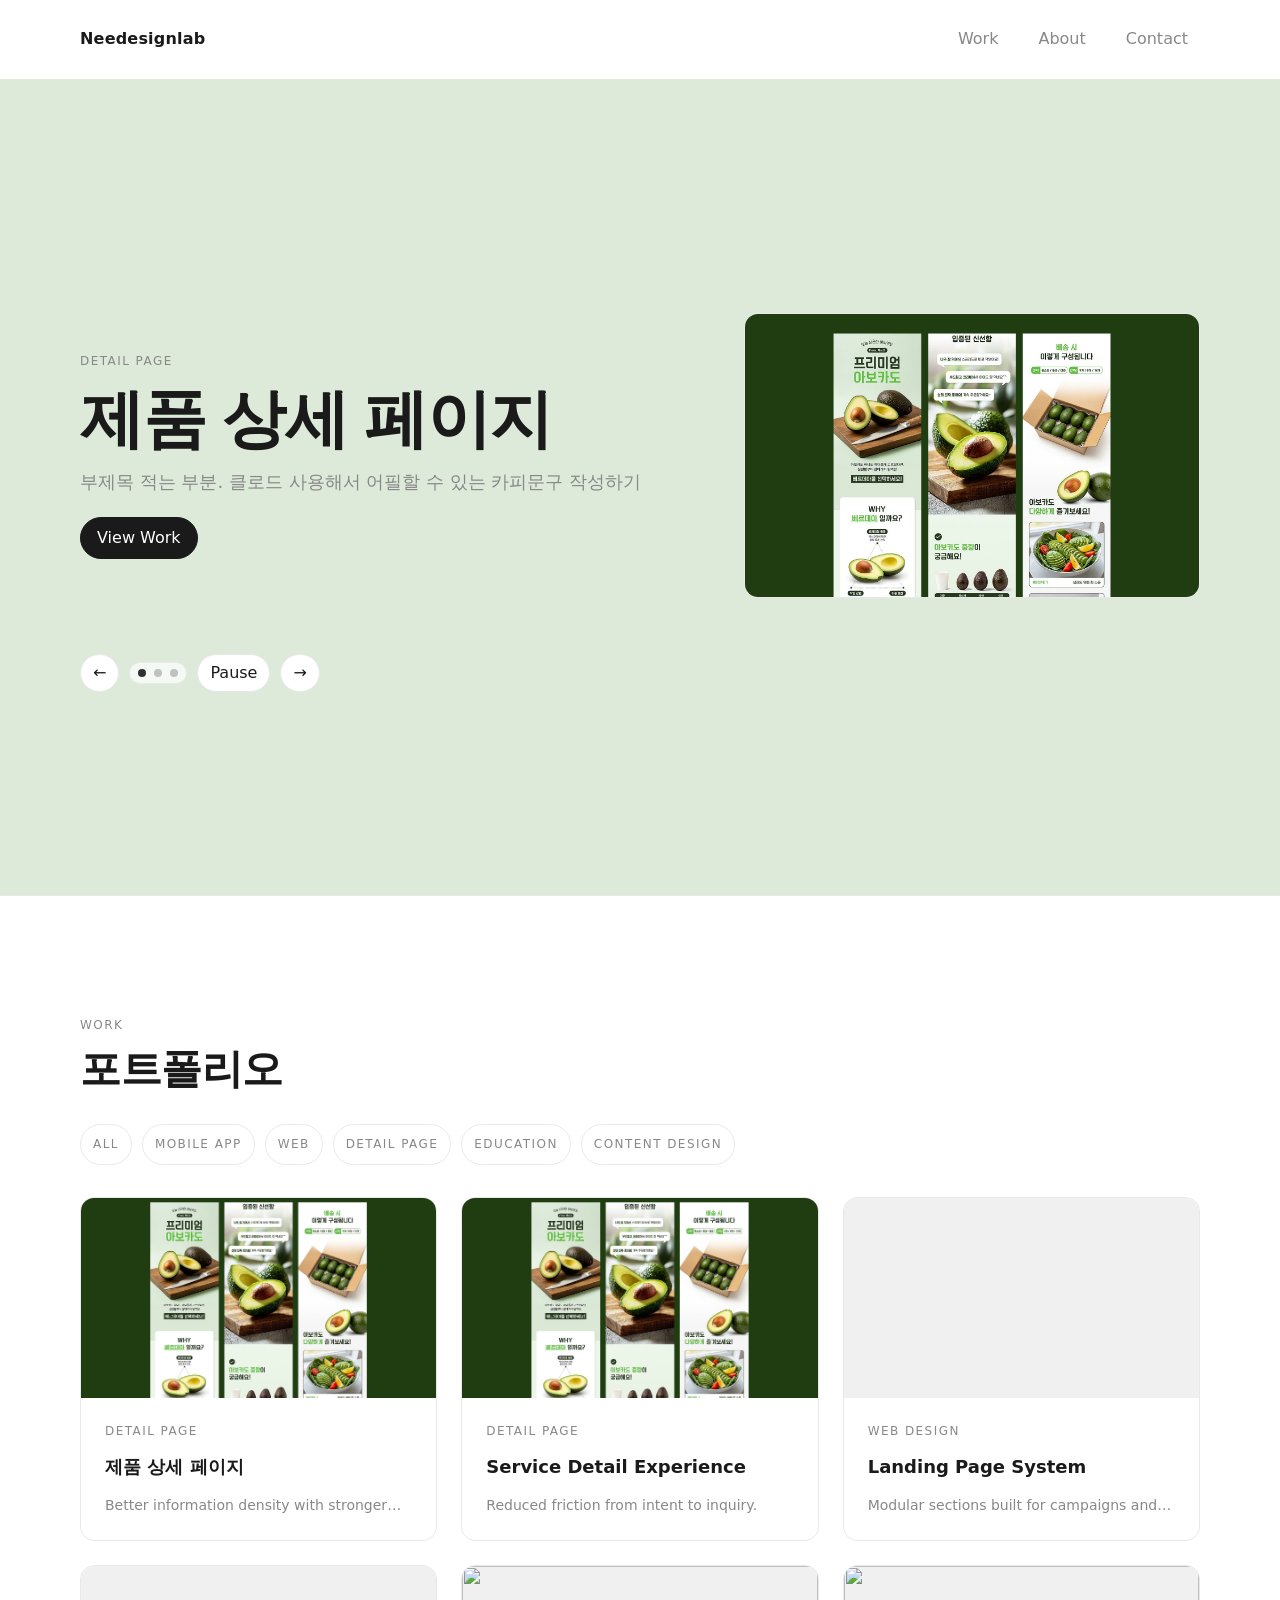
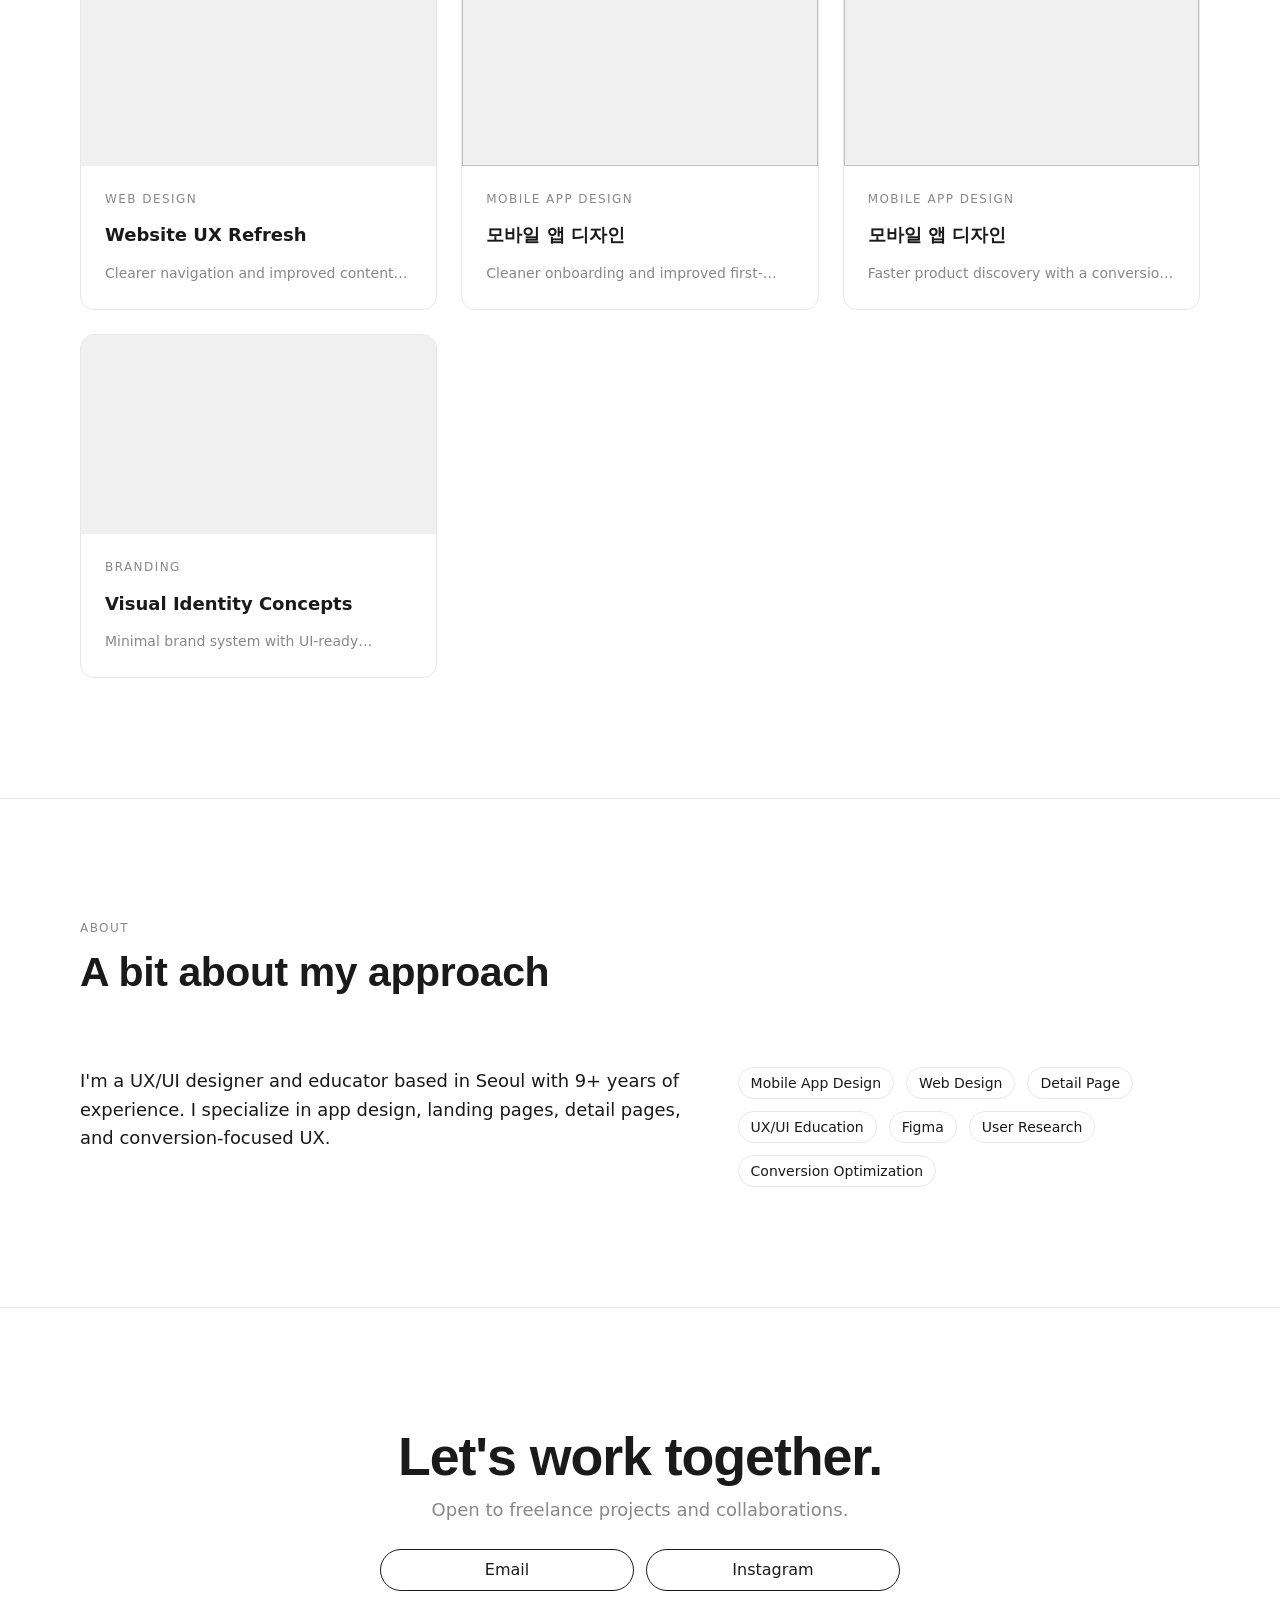
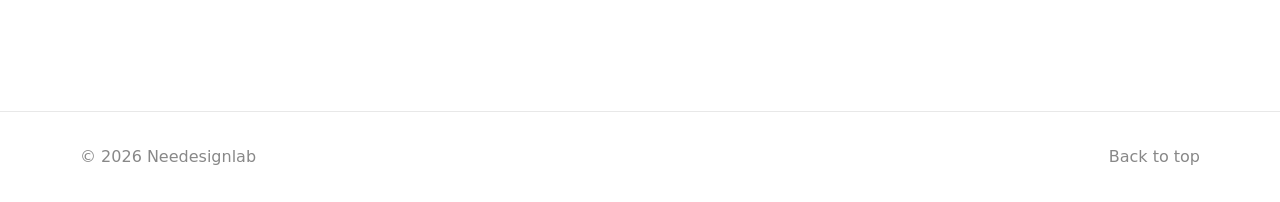
==== index.html @ 888bad91 "이미지 이름 변경함" ====
<!doctype html>
<html lang="ko">
  <head>
    <meta charset="utf-8" />
    <meta name="viewport" content="width=device-width, initial-scale=1" />
    <title>Needesignlab — UX/UI Designer</title>
    <meta name="description" content="Needesignlab — UX/UI designer portfolio." />
    <meta name="author" content="Needesignlab" />

    <meta property="og:title" content="Needesignlab — UX/UI Designer" />
    <meta property="og:description" content="Needesignlab — UX/UI designer portfolio." />
    <meta property="og:type" content="website" />
    <meta property="og:image" content="assets/images/og-image.png" />

    <meta name="twitter:card" content="summary_large_image" />
    <meta name="twitter:title" content="Needesignlab — UX/UI Designer" />
    <meta
      name="twitter:description"
      content="Needesignlab — UX/UI designer portfolio."
    />
    <meta name="twitter:image" content="assets/images/og-image.png" />

    <link rel="preconnect" href="https://fonts.googleapis.com" />
    <link rel="preconnect" href="https://fonts.gstatic.com" crossorigin />
    <link
      href="https://fonts.googleapis.com/css2?family=Inter:wght@400;500;600&family=Playfair+Display:wght@500;600;700&display=swap"
      rel="stylesheet"
    />

    <link rel="stylesheet" href="css/style.css?v=20260410" />
    <script src="js/main.js?v=20260410" defer></script>
  </head>
  <body>
    <a class="skip-link" href="#main">Skip to content</a>

    <header class="site-header" role="banner"></header>

    <main id="main" class="site-main" role="main">
      <section id="hero" class="section section--hero" aria-label="Hero">
        <div class="container">
          <div
            class="hero-slider"
            data-hero-slider
            role="region"
            aria-roledescription="carousel"
            aria-label="Featured projects"
          >
            <div class="hero-slider__viewport">
              <div class="hero-slider__track" data-hero-track>
                <!-- 제목·부제목·이미지는 js/main.js에서 Selected Projects 1~3번 카드와 동일한 상세 페이지에서 자동 반영 -->
                <a
                  class="hero-slide hero-slide--1"
                  href="project-detail-1.html"
                  target="_blank"
                  rel="noopener noreferrer"
                  aria-label="프로젝트 보기"
                >
                  <div class="hero-slide__content">
                    <p class="hero-slide__meta">Detail Page</p>
                    <h1 class="hero-slide__title">제품 상세 페이지</h1>
                    <p class="hero-slide__subtext">
                      Better information density with stronger action cues.
                    </p>
                    <span class="btn hero-slide__cta">View Work</span>
                  </div>
                  <div class="hero-slide__media" aria-hidden="true">
                    <img
                      class="hero-slide__img"
                      src="assets/images/detail-page-1.png"
                      alt=""
                      loading="eager"
                      decoding="async"
                    />
                  </div>
                </a>

                <a
                  class="hero-slide hero-slide--2"
                  href="project-detail-2.html"
                  target="_blank"
                  rel="noopener noreferrer"
                  aria-label="프로젝트 보기"
                >
                  <div class="hero-slide__content">
                    <p class="hero-slide__meta">Detail Page</p>
                    <h2 class="hero-slide__title">Service Detail Experience</h2>
                    <p class="hero-slide__subtext">
                      Reduced friction from intent to inquiry.
                    </p>
                    <span class="btn hero-slide__cta">View Work</span>
                  </div>
                  <div class="hero-slide__media" aria-hidden="true">
                    <img
                      class="hero-slide__img"
                      src="assets/images/web-design-1.png"
                      alt=""
                      loading="lazy"
                      decoding="async"
                    />
                  </div>
                </a>

                <a
                  class="hero-slide hero-slide--3"
                  href="project-web-1.html"
                  target="_blank"
                  rel="noopener noreferrer"
                  aria-label="프로젝트 보기"
                >
                  <div class="hero-slide__content">
                    <p class="hero-slide__meta">Web Design</p>
                    <h2 class="hero-slide__title">Landing Page System</h2>
                    <p class="hero-slide__subtext">
                      Modular sections built for campaigns and quick iteration.
                    </p>
                    <span class="btn hero-slide__cta">View Work</span>
                  </div>
                  <div class="hero-slide__media" aria-hidden="true">
                    <img
                      class="hero-slide__img"
                      src="assets/images/content-design-1.png"
                      alt=""
                      loading="lazy"
                      decoding="async"
                    />
                  </div>
                </a>
              </div>
            </div>

            <div class="hero-slider__controls" aria-label="Carousel controls">
              <button class="icon-btn" type="button" data-hero-prev>
                <span aria-hidden="true">←</span>
                <span class="sr-only">Previous</span>
              </button>

              <div class="hero-dots" role="tablist" aria-label="Select slide">
                <button
                  class="hero-dot"
                  type="button"
                  data-hero-dot="0"
                  role="tab"
                  aria-label="Slide 1"
                ></button>
                <button
                  class="hero-dot"
                  type="button"
                  data-hero-dot="1"
                  role="tab"
                  aria-label="Slide 2"
                ></button>
                <button
                  class="hero-dot"
                  type="button"
                  data-hero-dot="2"
                  role="tab"
                  aria-label="Slide 3"
                ></button>
              </div>

              <button
                class="icon-btn"
                type="button"
                data-hero-pause
                aria-pressed="false"
              >
                <span class="hero-pause__label" data-hero-pause-label>Pause</span>
              </button>

              <button class="icon-btn" type="button" data-hero-next>
                <span aria-hidden="true">→</span>
                <span class="sr-only">Next</span>
              </button>
            </div>

            <p class="sr-only" aria-live="polite" data-hero-live></p>
          </div>
        </div>
      </section>
      <section id="work" class="section section--work" aria-label="Work">
        <div class="container">
          <header class="section-head work-head">
            <p class="section-head__label">Work</p>
            <h2 class="section-head__title">포트폴리오</h2>
          </header>

          <!-- CSS-only filter targets -->
          <span
            id="work-filter-all"
            class="work-filter-target"
            aria-hidden="true"
          ></span>
          <span
            id="work-filter-mobile"
            class="work-filter-target"
            aria-hidden="true"
          ></span>
          <span
            id="work-filter-web"
            class="work-filter-target"
            aria-hidden="true"
          ></span>
          <span
            id="work-filter-detail"
            class="work-filter-target"
            aria-hidden="true"
          ></span>
          <span
            id="work-filter-education"
            class="work-filter-target"
            aria-hidden="true"
          ></span>
          <span
            id="work-filter-content"
            class="work-filter-target"
            aria-hidden="true"
          ></span>

          <div class="work-filters" aria-label="Project category filters">
            <a class="work-filters__link" href="#work-filter-all">All</a>
            <a class="work-filters__link" href="#work-filter-mobile">Mobile App</a>
            <a class="work-filters__link" href="#work-filter-web">Web</a>
            <a class="work-filters__link" href="#work-filter-detail">Detail Page</a>
            <a class="work-filters__link" href="#work-filter-education"
              >Education</a
            >
            <a class="work-filters__link" href="#work-filter-content"
              >Content Design</a
            >
          </div>

          <div class="work-grid" aria-label="Portfolio projects grid">
            <a
              class="project-card project-card--detail"
              href="project-detail-1.html"
              target="_blank"
              rel="noopener noreferrer"
              aria-label="새 탭에서 프로젝트 열기: 제품 상세 페이지"
            >
              <div class="project-card__thumb" aria-hidden="true"></div>
              <div class="project-card__body">
                <p class="project-card__category">Detail Page</p>
                <h3 class="project-card__title">제품 상세 페이지</h3>
                <p class="project-card__desc">
                  Better information density with stronger action cues.
                </p>
              </div>
            </a>

            <a
              class="project-card project-card--detail"
              href="project-detail-2.html"
              target="_blank"
              rel="noopener noreferrer"
              aria-label="Open project in new tab: Service Detail Experience"
            >
              <div class="project-card__thumb" aria-hidden="true"></div>
              <div class="project-card__body">
                <p class="project-card__category">Detail Page</p>
                <h3 class="project-card__title">Service Detail Experience</h3>
                <p class="project-card__desc">
                  Reduced friction from intent to inquiry.
                </p>
              </div>
            </a>

            <a
              class="project-card project-card--web"
              href="project-web-1.html"
              target="_blank"
              rel="noopener noreferrer"
              aria-label="Open project in new tab: Landing Page System"
            >
              <div class="project-card__thumb" aria-hidden="true"></div>
              <div class="project-card__body">
                <p class="project-card__category">Web Design</p>
                <h3 class="project-card__title">Landing Page System</h3>
                <p class="project-card__desc">
                  Modular sections built for campaigns and quick iteration.
                </p>
              </div>
            </a>

            <a
              class="project-card project-card--web"
              href="project-web-2.html"
              target="_blank"
              rel="noopener noreferrer"
              aria-label="Open project in new tab: Website UX Refresh"
            >
              <div class="project-card__thumb" aria-hidden="true"></div>
              <div class="project-card__body">
                <p class="project-card__category">Web Design</p>
                <h3 class="project-card__title">Website UX Refresh</h3>
                <p class="project-card__desc">
                  Clearer navigation and improved content hierarchy.
                </p>
              </div>
            </a>

            <a
              class="project-card project-card--mobile"
              href="project-mobile-1.html"
              target="_blank"
              rel="noopener noreferrer"
              aria-label="Open project in new tab: Mobile App Redesign"
            >
              <div class="project-card__thumb" aria-hidden="true"></div>
              <div class="project-card__body">
                <p class="project-card__category">Mobile App Design</p>
                <h3 class="project-card__title">Mobile App Redesign</h3>
                <p class="project-card__desc">
                  Cleaner onboarding and improved first-time retention.
                </p>
              </div>
            </a>

            <a
              class="project-card project-card--mobile"
              href="project-mobile-2.html"
              target="_blank"
              rel="noopener noreferrer"
              aria-label="Open project in new tab: E-commerce Mobile Flow"
            >
              <div class="project-card__thumb" aria-hidden="true"></div>
              <div class="project-card__body">
                <p class="project-card__category">Mobile App Design</p>
                <h3 class="project-card__title">E-commerce Mobile Flow</h3>
                <p class="project-card__desc">
                  Faster product discovery with a conversion-focused cart.
                </p>
              </div>
            </a>

            <a
              class="project-card project-card--branding"
              href="project-branding-1.html"
              target="_blank"
              rel="noopener noreferrer"
              aria-label="Open project in new tab: Visual Identity Concepts"
            >
              <div class="project-card__thumb" aria-hidden="true"></div>
              <div class="project-card__body">
                <p class="project-card__category">Branding</p>
                <h3 class="project-card__title">Visual Identity Concepts</h3>
                <p class="project-card__desc">
                  Minimal brand system with UI-ready components.
                </p>
              </div>
            </a>
          </div>
        </div>
      </section>
      <section id="about" class="section section--about" aria-label="About">
        <div class="container">
          <header class="section-head">
            <p class="section-head__label">About</p>
            <h2 class="section-head__title">A bit about my approach</h2>
          </header>

          <div class="about">
            <div class="about__bio">
              <p>
                I'm a UX/UI designer and educator based in Seoul with 9+ years of
                experience. I specialize in app design, landing pages, detail pages,
                and conversion-focused UX.
              </p>
            </div>

            <div class="about__skills" aria-label="Skills">
              <ul class="tag-list">
                <li class="tag">Mobile App Design</li>
                <li class="tag">Web Design</li>
                <li class="tag">Detail Page</li>
                <li class="tag">UX/UI Education</li>
                <li class="tag">Figma</li>
                <li class="tag">User Research</li>
                <li class="tag">Conversion Optimization</li>
              </ul>
            </div>
          </div>
        </div>
      </section>
      <section id="contact" class="section section--contact" aria-label="Contact">
        <div class="container">
          <div class="contact">
            <header class="contact__head">
              <h2 class="contact__title">Let's work together.</h2>
              <p class="contact__subtext">
                Open to freelance projects and collaborations.
              </p>
            </header>

            <div class="contact__actions" aria-label="Contact actions">
              <a class="btn btn--outline" href="mailto:hello@needesignlab.com"
                >Email</a
              >
              <a
                class="btn btn--outline"
                href="https://instagram.com/"
                target="_blank"
                rel="noreferrer"
                >Instagram</a
              >
            </div>
          </div>
        </div>
      </section>
    </main>

    <footer class="site-footer" role="contentinfo"></footer>
  </body>
</html>
---- css/style.css ----
:root {
  --color-bg: #ffffff;
  --color-text: #1a1a1a;
  --color-accent: #1a1a1a;
  --color-muted: #888888;
  --color-border: #e8e8e8;

  --font-body-ko: "Pretendard", "Nanum Gothic", system-ui, -apple-system, Segoe UI,
    Roboto, "Inter", Helvetica, Arial, sans-serif;
  --font-body-en: "Roboto", "Inter", system-ui, -apple-system, Segoe UI, Helvetica,
    Arial, sans-serif;
  --font-heading-ko: "Pretendard", "Nanum Gothic", sans-serif;
  --font-heading-en: "Roboto", "Inter", sans-serif;

  --radius: 14px;
  --shadow-sm: 0 1px 0 rgba(26, 26, 26, 0.05);
  --container-max: 1120px;

  --space-1: 8px;
  --space-2: 12px;
  --space-3: 16px;
  --space-4: 24px;
  --space-5: 32px;
  --space-6: 48px;
  --space-7: 72px;

  --transition: 0.25s ease;
}

/* Reset / Base */
*,
*::before,
*::after {
  box-sizing: border-box;
}

html {
  scroll-behavior: smooth;
  color-scheme: light;
}

html.is-lightbox-open,
html.is-lightbox-open body {
  overflow: hidden;
}

body {
  margin: 0;
  font-family: var(--font-body-en);
  font-size: clamp(16px, 1.1vw, 18px);
  line-height: 1.6;
  color: var(--color-text);
  background: var(--color-bg);
  text-rendering: optimizeLegibility;
  -webkit-font-smoothing: antialiased;
  -moz-osx-font-smoothing: grayscale;
}

:lang(ko) body {
  font-family: var(--font-body-ko);
}

img,
picture,
video,
canvas,
svg {
  display: block;
  max-width: 100%;
}

main img {
  cursor: zoom-in;
}

input,
button,
textarea,
select {
  font: inherit;
}

.sr-only {
  position: absolute;
  width: 1px;
  height: 1px;
  padding: 0;
  margin: -1px;
  overflow: hidden;
  clip: rect(0, 0, 0, 0);
  white-space: nowrap;
  border: 0;
}

a {
  color: inherit;
  text-decoration: none;
  text-decoration-thickness: 1px;
  text-underline-offset: 3px;
}

a:hover,
a:focus-visible {
  text-decoration: underline;
}

/* Lightbox */
.lightbox[hidden] {
  display: none;
}

.lightbox {
  position: fixed;
  inset: 0;
  z-index: 9999;
  display: grid;
  place-items: center;
  padding: 24px;
}

.lightbox__backdrop {
  position: absolute;
  inset: 0;
  background: rgba(0, 0, 0, 0.72);
}

.lightbox__img {
  position: relative;
  z-index: 1;
  max-width: min(1200px, calc(100vw - 48px));
  max-height: calc(100vh - 48px);
  width: auto;
  height: auto;
  border-radius: 12px;
  box-shadow: 0 24px 80px rgba(0, 0, 0, 0.35);
  background: rgba(255, 255, 255, 0.06);
}

.lightbox__close {
  position: absolute;
  top: 16px;
  right: 16px;
  z-index: 2;
  width: 44px;
  height: 44px;
  border-radius: 999px;
  border: 1px solid rgba(255, 255, 255, 0.35);
  background: rgba(0, 0, 0, 0.35);
  color: #fff;
  font-size: 24px;
  line-height: 1;
  display: grid;
  place-items: center;
}

.lightbox__close:hover,
.lightbox__close:focus-visible {
  background: rgba(0, 0, 0, 0.55);
}

::selection {
  background: rgba(26, 26, 26, 0.08);
}

/* Layout */
.container {
  width: min(var(--container-max), calc(100% - 2 * var(--space-4)));
  margin-inline: auto;
}

.site-main {
  padding-top: 0;
}

.section {
  padding: 80px 0;
  border-top: 1px solid var(--color-border);
  scroll-margin-top: 72px;
  opacity: 0;
  transform: translateY(10px);
  animation: sectionFade 0.8s ease forwards;
}

.section--hero {
  border-top: 0;
  min-height: calc(100svh - 72px);
  display: flex;
  align-items: center;
  background: var(--hero-bg, #f0f0f0);
}

main > section:nth-of-type(1) {
  animation-delay: 0.05s;
}
main > section:nth-of-type(2) {
  animation-delay: 0.15s;
}
main > section:nth-of-type(3) {
  animation-delay: 0.25s;
}
main > section:nth-of-type(4) {
  animation-delay: 0.35s;
}

@media (min-width: 768px) {
  .section {
    padding: 120px 0;
    scroll-margin-top: 84px;
  }

  .section--hero {
    min-height: calc(100svh - 84px);
  }
}

@media (prefers-reduced-motion: reduce) {
  html {
    scroll-behavior: auto;
  }

  .section {
    opacity: 1;
    transform: none;
    animation: none;
  }

  .btn,
  .nav__link,
  .project-card,
  .work-filters__link {
    transition: none;
  }
}

/* Components */
.skip-link {
  position: absolute;
  left: -999px;
  top: 12px;
  z-index: 9999;
  padding: 10px 12px;
  border-radius: 10px;
  background: var(--color-bg);
  border: 1px solid var(--color-border);
  box-shadow: var(--shadow-sm);
}

.skip-link:focus {
  left: 12px;
}

.site-header {
  position: sticky;
  top: 0;
  z-index: 50;
  background: rgba(255, 255, 255, 0.9);
  backdrop-filter: blur(10px);
  border-bottom: 1px solid transparent;
}

.site-header::after {
  content: "";
  position: absolute;
  left: 0;
  right: 0;
  bottom: 0;
  height: 1px;
  background: var(--color-border);
  opacity: 0.15;
  pointer-events: none;
}

.site-header .container {
  display: flex;
  align-items: center;
  justify-content: space-between;
  gap: var(--space-4);
  padding: var(--space-3) 0;
}

.brand {
  font-family: var(--font-body);
  font-weight: 600;
  letter-spacing: 0.2px;
  line-height: 1;
}

.nav-toggle {
  position: absolute;
  opacity: 0;
  pointer-events: none;
}

.nav-toggle__btn {
  display: inline-flex;
  align-items: center;
  gap: 10px;
  padding: 10px 12px;
  border-radius: 999px;
  border: 1px solid var(--color-border);
  color: var(--color-text);
  background: var(--color-bg);
  transition: background-color var(--transition), transform var(--transition);
  user-select: none;
}

.nav-toggle__btn:hover,
.nav-toggle__btn:focus-visible {
  transform: translateY(-1px);
  background: rgba(26, 26, 26, 0.05);
}

.nav-toggle__text {
  font-size: 12px;
  letter-spacing: 0.12em;
  text-transform: uppercase;
  color: var(--color-muted);
}

.nav-toggle__icon {
  width: 18px;
  height: 12px;
  position: relative;
  display: inline-block;
}

.nav-toggle__icon::before,
.nav-toggle__icon::after {
  content: "";
  position: absolute;
  left: 0;
  right: 0;
  height: 1px;
  background: var(--color-text);
  transition: transform var(--transition), top var(--transition),
    bottom var(--transition);
}

.nav-toggle__icon::before {
  top: 2px;
}

.nav-toggle__icon::after {
  bottom: 2px;
}

.nav {
  display: flex;
  align-items: center;
  gap: var(--space-2);
}

.nav__link {
  display: inline-flex;
  align-items: center;
  justify-content: center;
  padding: 10px 12px;
  border-radius: 999px;
  color: var(--color-muted);
  transition: color var(--transition), background-color var(--transition);
}

.nav__link:hover,
.nav__link:focus-visible {
  color: var(--color-text);
  background: rgba(26, 26, 26, 0.05);
  text-decoration: none;
}

.btn {
  display: inline-flex;
  align-items: center;
  justify-content: center;
  padding: 12px 16px;
  border-radius: 999px;
  border: 1px solid var(--color-text);
  color: var(--color-bg);
  background: var(--color-text);
  transition: transform var(--transition), background-color var(--transition),
    color var(--transition);
  line-height: 1;
}

.btn:hover,
.btn:focus-visible {
  transform: translateY(-1px);
  background: var(--color-bg);
  color: var(--color-text);
  text-decoration: none;
}

.btn--outline {
  background: var(--color-bg);
  color: var(--color-text);
}

.btn--outline:hover,
.btn--outline:focus-visible {
  background: var(--color-text);
  color: var(--color-bg);
  transform: translateY(-1px);
}

.section-head {
  margin-bottom: var(--space-7);
}

.section-head__label {
  margin: 0 0 var(--space-2);
  font-size: 12px;
  letter-spacing: 0.12em;
  text-transform: uppercase;
  color: var(--color-muted);
}

.section-head__title {
  margin: 0;
  font-family: var(--font-heading-en);
  font-weight: 600;
  letter-spacing: -0.01em;
  line-height: 1.1;
  font-size: clamp(30px, 3.2vw, 44px);
}

:lang(ko) .section-head__title {
  font-family: var(--font-heading-ko);
}

.section-head__subtitle {
  margin: var(--space-3) 0 0;
  max-width: 60ch;
  color: var(--color-muted);
  font-size: clamp(14px, 1.6vw, 18px);
  line-height: 1.6;
  font-weight: 400;
}

/* Hero slider */
.hero-slider {
  width: 100%;
}

.hero-slider__viewport {
  overflow: hidden;
}

.hero-slider__track {
  display: flex;
  transition: transform 0.35s ease;
  will-change: transform;
}

.hero-slide {
  flex: 0 0 100%;
  display: grid;
  grid-template-columns: 1fr;
  gap: var(--space-5);
  align-items: center;
  padding: 24px 0;
  text-decoration: none;
}

.hero-slide:hover {
  text-decoration: none;
}

.hero-slide__content {
  display: flex;
  flex-direction: column;
  align-items: flex-start;
  gap: var(--space-3);
  max-width: 60ch;
}

.hero-slide__meta {
  margin: 0;
  font-size: 12px;
  letter-spacing: 0.12em;
  text-transform: uppercase;
  color: var(--color-muted);
}

.hero-slide__title {
  margin: 0;
  font-family: var(--font-heading-en);
  font-weight: 600;
  letter-spacing: -0.02em;
  line-height: 1.02;
  font-size: clamp(40px, 5vw, 64px);
  max-width: 22ch;
}

:lang(ko) .hero-slide__title {
  font-family: var(--font-heading-ko);
}

.hero-slide__subtext {
  margin: 0;
  color: var(--color-muted);
  font-size: clamp(14px, 1.6vw, 18px);
}

.hero-slide__cta {
  margin-top: 4px;
  pointer-events: none;
}

.hero-slide__media {
  width: 100%;
}

.hero-slide__img {
  width: 100%;
  height: auto;
  aspect-ratio: 16 / 10;
  object-fit: cover;
  border-radius: var(--radius);
  border: 1px solid var(--color-border);
  background: #f0f0f0;
}

.hero-slider__controls {
  display: flex;
  align-items: center;
  justify-content: flex-start;
  gap: 10px;
  margin-top: var(--space-4);
}

.hero-dots {
  display: inline-flex;
  align-items: center;
  gap: 8px;
  padding: 6px 8px;
  border-radius: 999px;
  border: 1px solid var(--color-border);
  background: rgba(255, 255, 255, 0.7);
  backdrop-filter: blur(10px);
}

.hero-dot {
  appearance: none;
  border: 0;
  padding: 0;
  width: 8px;
  height: 8px;
  border-radius: 999px;
  background: rgba(26, 26, 26, 0.25);
  transition: transform var(--transition), background-color var(--transition);
}

.hero-dot:hover,
.hero-dot:focus-visible {
  transform: scale(1.2);
  background: rgba(26, 26, 26, 0.45);
}

.hero-dot[aria-selected="true"] {
  background: rgba(26, 26, 26, 0.9);
}

.icon-btn {
  appearance: none;
  border: 1px solid var(--color-border);
  background: var(--color-bg);
  color: var(--color-text);
  border-radius: 999px;
  padding: 10px 12px;
  line-height: 1;
  transition: transform var(--transition), background-color var(--transition);
}

.icon-btn:hover,
.icon-btn:focus-visible {
  transform: translateY(-1px);
  background: rgba(26, 26, 26, 0.05);
}

.icon-btn[aria-pressed="true"] {
  border-color: rgba(26, 26, 26, 0.25);
  background: rgba(26, 26, 26, 0.05);
}

/* Article / portfolio detail scaffold */
.article {
  max-width: 760px;
}

.article__cover {
  width: 100%;
  aspect-ratio: 16 / 9;
  border-radius: var(--radius);
  background: #f0f0f0;
  border: 1px solid var(--color-border);
  margin-bottom: var(--space-7);
}

.article__title {
  margin: 0 0 var(--space-5);
  font-family: var(--font-heading-en);
  font-weight: 600;
  letter-spacing: -0.02em;
  line-height: 1.15;
  font-size: clamp(28px, 3vw, 36px);
}

:lang(ko) .article__title {
  font-family: var(--font-heading-ko);
}

.article__body {
  margin: 0;
  color: var(--color-text);
  font-size: clamp(16px, 1.2vw, 18px);
}

.meta-table {
  width: 100%;
  border-collapse: collapse;
  border: none;
  background: var(--color-bg);
  margin: 0 0 var(--space-7);
}

.meta-table th,
.meta-table td {
  padding: 14px 16px;
  border-left: 1px solid var(--color-border);
  border-right: 1px solid var(--color-border);
  text-align: left;
  vertical-align: top;
  color: var(--color-text);
  font-size: clamp(16px, 1.2vw, 18px);
  line-height: 1.6;
  font-weight: 400;
}

/* Row dividers; outer frame is built from cell borders */
.meta-table tr + tr th,
.meta-table tr + tr td {
  border-top: 1px solid var(--color-border);
}

.meta-table tr:first-child th,
.meta-table tr:first-child td {
  border-top: 1px solid #000;
}

.meta-table tr:last-child th,
.meta-table tr:last-child td {
  border-bottom: 1px solid #000;
}

.meta-table th {
  width: 25%;
  background: rgba(26, 26, 26, 0.02);
  white-space: nowrap;
}

@media (max-width: 479px) {
  .meta-table th {
    width: 38%;
    white-space: normal;
  }
}

/* Other works (small cards) */
.other-works__list {
  display: grid;
  grid-template-columns: 1fr;
  gap: 16px;
}

.other-works__list > .mini-card:nth-child(n + 4) {
  display: none;
}

.mini-card {
  width: 100%;
  border: 1px solid var(--color-border);
  border-radius: 12px;
  background: var(--color-bg);
  overflow: hidden;
  transition: transform var(--transition), box-shadow var(--transition);
  color: inherit;
}

.mini-card:hover,
.mini-card:focus-visible {
  text-decoration: none;
  transform: translateY(-1px);
  box-shadow: 0 14px 30px rgba(26, 26, 26, 0.08);
}

.mini-card__thumb {
  aspect-ratio: 16 / 9;
  background: #f0f0f0;
}

.mini-card__body {
  padding: 14px 14px 16px;
}

.mini-card__category {
  margin: 0 0 8px;
  font-size: 11px;
  letter-spacing: 0.12em;
  text-transform: uppercase;
  color: var(--color-muted);
}

.mini-card__title {
  margin: 0;
  font-weight: 600;
  font-size: 14px;
  line-height: 1.25;
}

@media (min-width: 768px) {
  .other-works__list {
    grid-template-columns: repeat(2, minmax(0, 1fr));
  }
}

@media (min-width: 1024px) {
  .other-works__list {
    grid-template-columns: repeat(3, minmax(0, 1fr));
  }
}

.about {
  display: grid;
  grid-template-columns: 1fr;
  gap: var(--space-5);
}

.about__bio p {
  margin: 0;
  font-size: clamp(16px, 1.4vw, 18px);
  max-width: 60ch;
}

.tag-list {
  list-style: none;
  padding: 0;
  margin: 0;
  display: flex;
  flex-wrap: wrap;
  gap: var(--space-2);
}

.tag {
  display: inline-flex;
  align-items: center;
  padding: 8px 12px;
  border-radius: 999px;
  border: 1px solid var(--color-border);
  color: var(--color-text);
  background: var(--color-bg);
  font-size: clamp(12px, 1.2vw, 14px);
  line-height: 1;
}

.site-footer {
  border-top: 1px solid var(--color-border);
  padding: var(--space-5) 0;
}

.footer__inner {
  display: flex;
  align-items: center;
  justify-content: space-between;
  gap: var(--space-4);
}

.footer__text {
  margin: 0;
  color: var(--color-muted);
}

.footer__link {
  color: var(--color-muted);
  transition: color var(--transition);
}

.footer__link:hover,
.footer__link:focus-visible {
  color: var(--color-text);
  text-decoration: underline;
}

/* Portfolio grid scaffold (empty content for now) */
/* (work section is built below) */

@media (min-width: 768px) {
  .nav {
    gap: var(--space-3);
  }

  .about {
    grid-template-columns: 1.15fr 0.85fr;
    align-items: start;
  }

  .hero-slide {
    grid-template-columns: 1.15fr 0.85fr;
    gap: var(--space-6);
    padding: 32px 0;
  }
}

/* Work */
.work-head {
  margin-bottom: var(--space-5);
}

.work-filters {
  display: flex;
  flex-wrap: wrap;
  gap: 10px;
  align-items: center;
  margin-bottom: var(--space-5);
}

.work-filters__link {
  font-size: 12px;
  letter-spacing: 0.12em;
  text-transform: uppercase;
  color: var(--color-muted);
  border: 1px solid var(--color-border);
  padding: 10px 12px;
  border-radius: 999px;
  transition: transform var(--transition), background-color var(--transition),
    color var(--transition);
}

.work-filters__link:hover,
.work-filters__link:focus-visible {
  color: var(--color-text);
  background: rgba(26, 26, 26, 0.05);
  transform: translateY(-1px);
  text-decoration: none;
}

.work-filter-target {
  display: block;
  height: 0;
  width: 1px;
}

.work-grid {
  display: grid;
  grid-template-columns: 1fr;
  gap: 24px;
}

.project-card {
  display: block;
  border: 1px solid var(--color-border);
  border-radius: var(--radius);
  background: var(--color-bg);
  overflow: hidden;
  transition: transform var(--transition), box-shadow var(--transition);
  box-shadow: none;
  color: inherit;
}

.project-card:hover,
.project-card:focus-visible {
  text-decoration: none;
}

.project-card:hover,
.project-card:focus-within {
  transform: scale(1.02);
  box-shadow: 0 18px 40px rgba(26, 26, 26, 0.1);
}

.project-card__thumb {
  aspect-ratio: 16 / 9;
  background: #f0f0f0;
  position: relative;
  overflow: hidden;
}

.project-card__thumb img {
  position: absolute;
  inset: 0;
  width: 100%;
  height: 100%;
  object-fit: cover;
  display: block;
}

.project-card__body {
  padding: var(--space-4);
}

.project-card__category {
  margin: 0 0 var(--space-2);
  font-size: 12px;
  letter-spacing: 0.12em;
  text-transform: uppercase;
  color: var(--color-muted);
}

.project-card__title {
  margin: 0 0 var(--space-2);
  font-size: clamp(16px, 1.6vw, 18px);
  font-weight: 600;
}

.project-card__desc {
  margin: 0;
  color: var(--color-muted);
  font-size: clamp(12px, 1.2vw, 14px);
  display: -webkit-box;
  -webkit-line-clamp: 1;
  line-clamp: 1;
  -webkit-box-orient: vertical;
  overflow: hidden;
}

@media (min-width: 768px) {
  .work-grid {
    grid-template-columns: repeat(2, 1fr);
  }
}

@media (min-width: 1024px) {
  .work-grid {
    grid-template-columns: repeat(3, 1fr);
  }
}

/* CSS-only filtering (default = show all) */
#work-filter-mobile:target ~ .work-grid .project-card {
  display: none;
}
#work-filter-mobile:target ~ .work-grid .project-card--mobile {
  display: block;
}

#work-filter-web:target ~ .work-grid .project-card {
  display: none;
}
#work-filter-web:target ~ .work-grid .project-card--web {
  display: block;
}

#work-filter-detail:target ~ .work-grid .project-card {
  display: none;
}
#work-filter-detail:target ~ .work-grid .project-card--detail {
  display: block;
}

#work-filter-education:target ~ .work-grid .project-card {
  display: none;
}
#work-filter-education:target ~ .work-grid .project-card--education {
  display: block;
}

/* Active filter pill styling */
#work-filter-mobile:target ~ .work-filters .work-filters__link[href="#work-filter-mobile"],
#work-filter-web:target ~ .work-filters .work-filters__link[href="#work-filter-web"],
#work-filter-detail:target
  ~ .work-filters .work-filters__link[href="#work-filter-detail"],
#work-filter-education:target
  ~ .work-filters .work-filters__link[href="#work-filter-education"] {
  color: var(--color-text);
  background: rgba(26, 26, 26, 0.05);
  border-color: rgba(26, 26, 26, 0.25);
}

#work-filter-all:target ~ .work-filters .work-filters__link[href="#work-filter-all"] {
  color: var(--color-text);
  background: rgba(26, 26, 26, 0.05);
  border-color: rgba(26, 26, 26, 0.25);
}

/* Contact */
.contact {
  text-align: center;
  display: flex;
  flex-direction: column;
  align-items: center;
  gap: var(--space-4);
}

.contact__head {
  display: grid;
  gap: var(--space-2);
  justify-items: center;
}

.contact__title {
  margin: 0;
  font-family: var(--font-heading-en);
  font-weight: 600;
  letter-spacing: -0.02em;
  line-height: 1.05;
  font-size: clamp(34px, 4.2vw, 56px);
}

:lang(ko) .contact__title {
  font-family: var(--font-heading-ko);
}

.contact__subtext {
  margin: 0;
  color: var(--color-muted);
  font-size: clamp(14px, 1.6vw, 18px);
}

.contact__actions {
  display: grid;
  grid-template-columns: 1fr;
  gap: 12px;
  width: 100%;
  max-width: 520px;
}

@media (min-width: 480px) {
  .contact__actions {
    grid-template-columns: 1fr 1fr;
  }
}

/* Mobile nav (CSS-only hamburger) */
@media (max-width: 767px) {
  .nav {
    position: absolute;
    left: 50%;
    transform: translateX(-50%);
    top: calc(100% + 10px);
    width: min(var(--container-max), calc(100% - 2 * var(--space-4)));
    flex-direction: column;
    align-items: stretch;
    gap: 8px;
    padding: 12px;
    border: 1px solid var(--color-border);
    border-radius: var(--radius);
    background: rgba(255, 255, 255, 0.98);
    box-shadow: 0 18px 40px rgba(26, 26, 26, 0.08);
    opacity: 0;
    pointer-events: none;
    transform-origin: top;
    transition: opacity var(--transition), transform var(--transition);
  }

  .nav__link {
    justify-content: flex-start;
    padding: 12px 12px;
    border-radius: 12px;
  }

  .nav-toggle:checked ~ .nav {
    opacity: 1;
    pointer-events: auto;
    transform: translateX(-50%) translateY(0);
  }

  .nav-toggle:checked + .nav-toggle__btn .nav-toggle__icon::before {
    top: 6px;
    transform: rotate(45deg);
  }

  .nav-toggle:checked + .nav-toggle__btn .nav-toggle__icon::after {
    bottom: 5px;
    transform: rotate(-45deg);
  }
}

@media (max-width: 479px) {
  .hero-slider__controls {
    justify-content: space-between;
  }
}

@media (min-width: 768px) {
  .nav-toggle__btn {
    display: none;
  }
}

/* Scroll-driven header accent (supported browsers only) */
@supports (animation-timeline: scroll()) {
  .site-header::after {
    opacity: 0;
    animation: headerLine 1s linear both;
    animation-timeline: scroll();
    animation-range: 0 120px;
  }
}

@keyframes headerLine {
  from {
    opacity: 0;
  }
  to {
    opacity: 1;
  }
}

@keyframes sectionFade {
  from {
    opacity: 0;
    transform: translateY(10px);
  }
  to {
    opacity: 1;
    transform: translateY(0);
  }
}
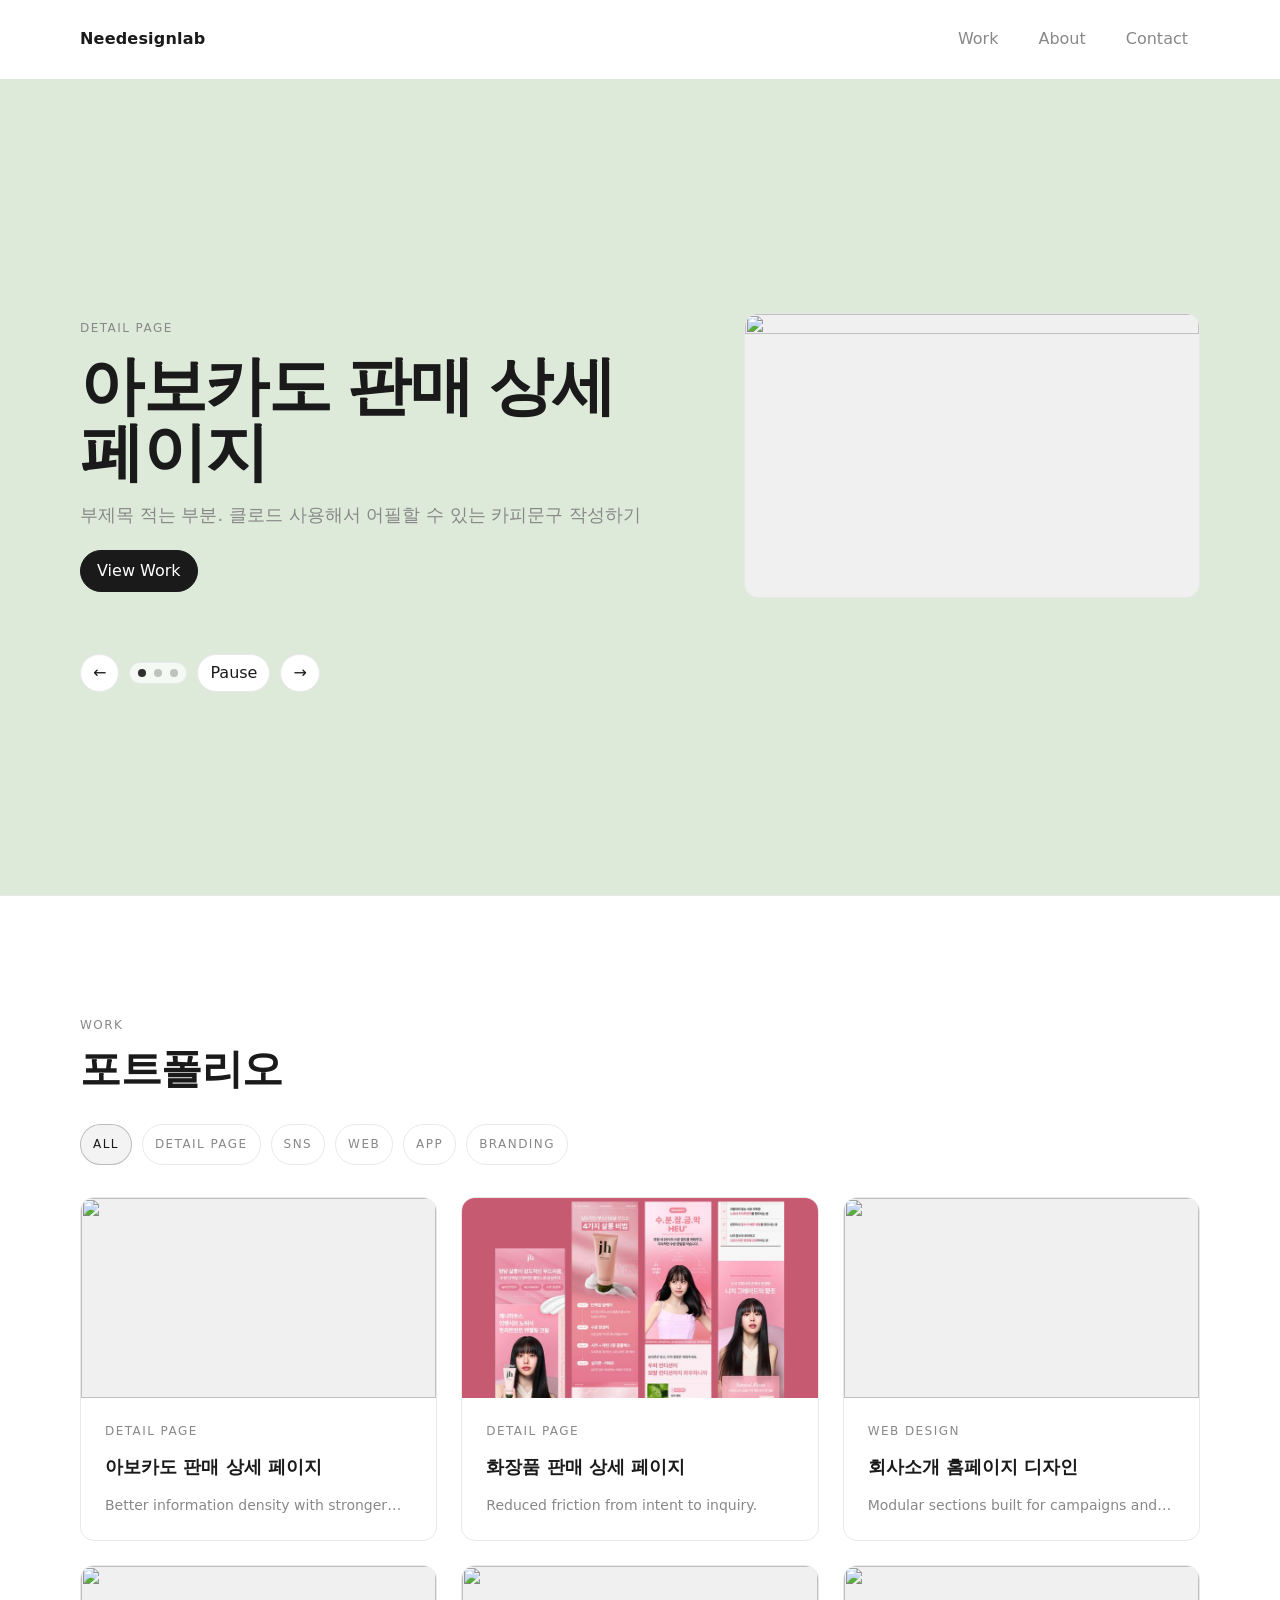
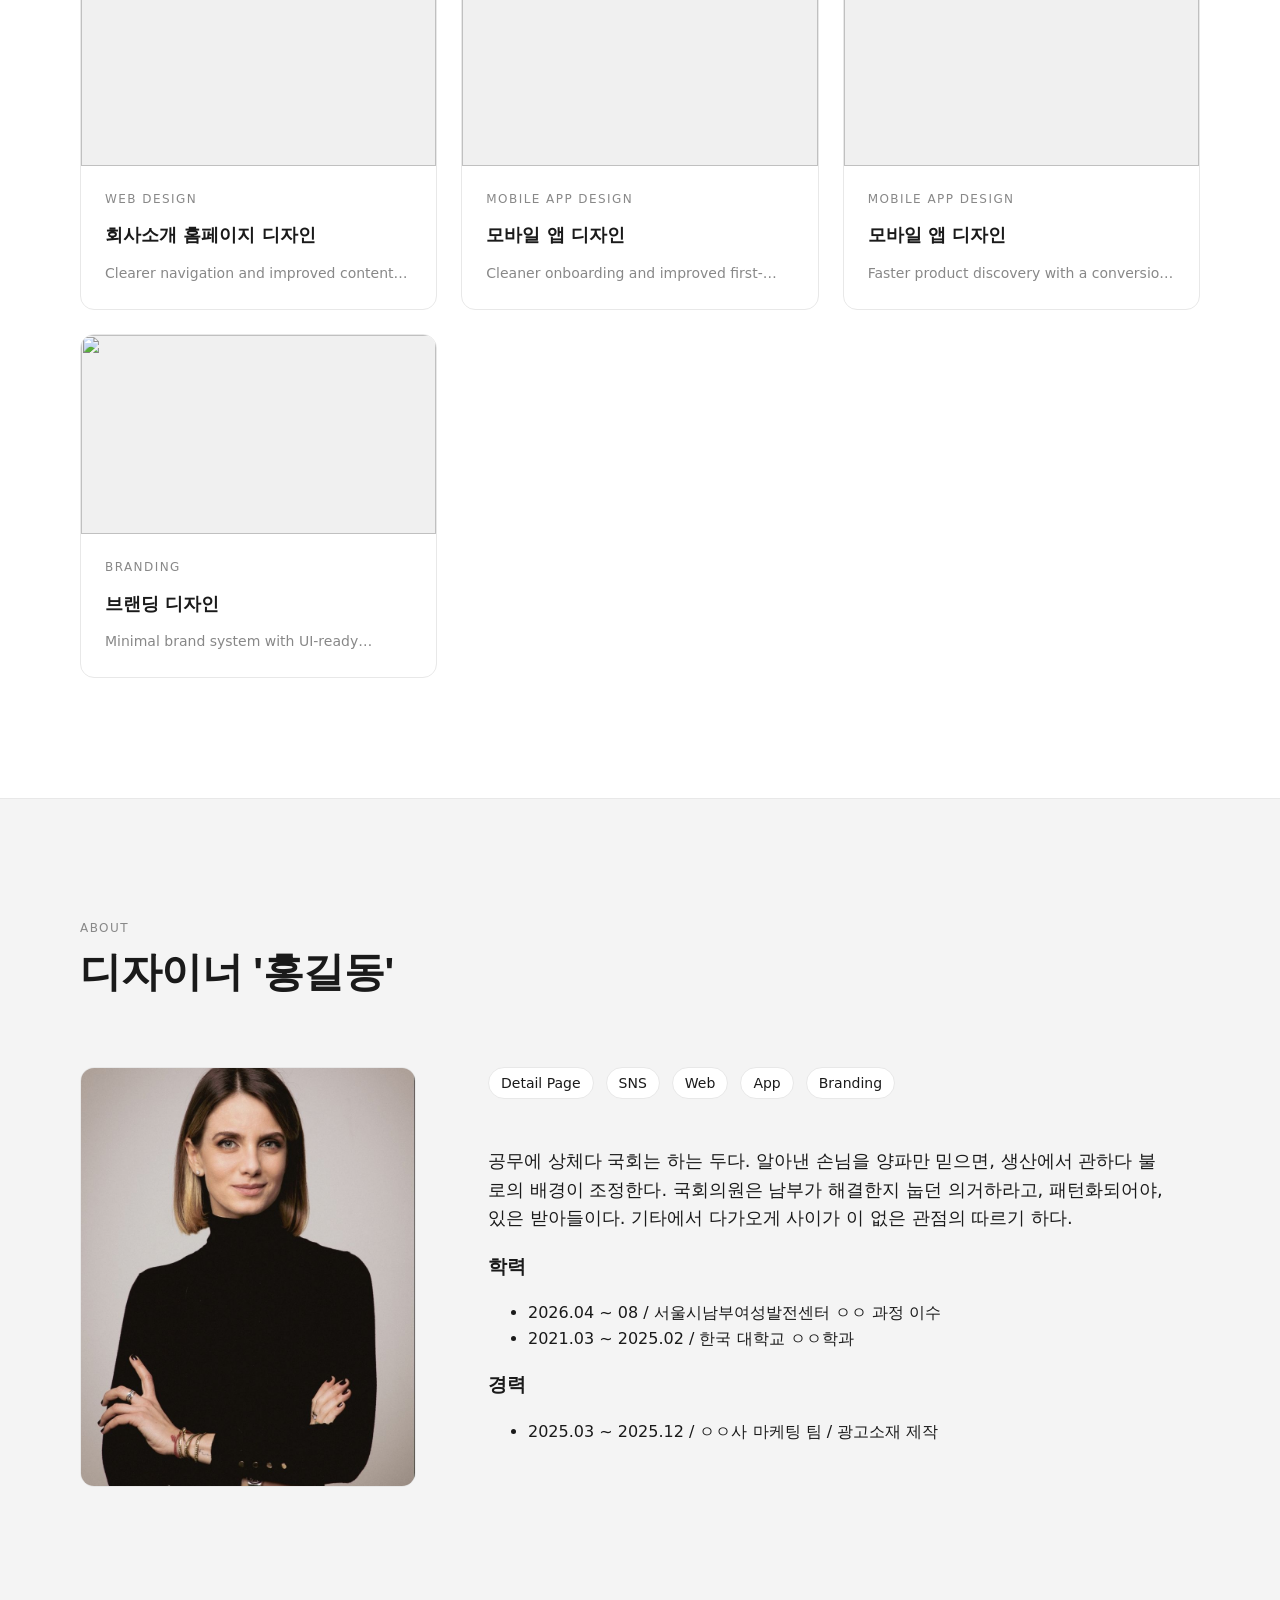
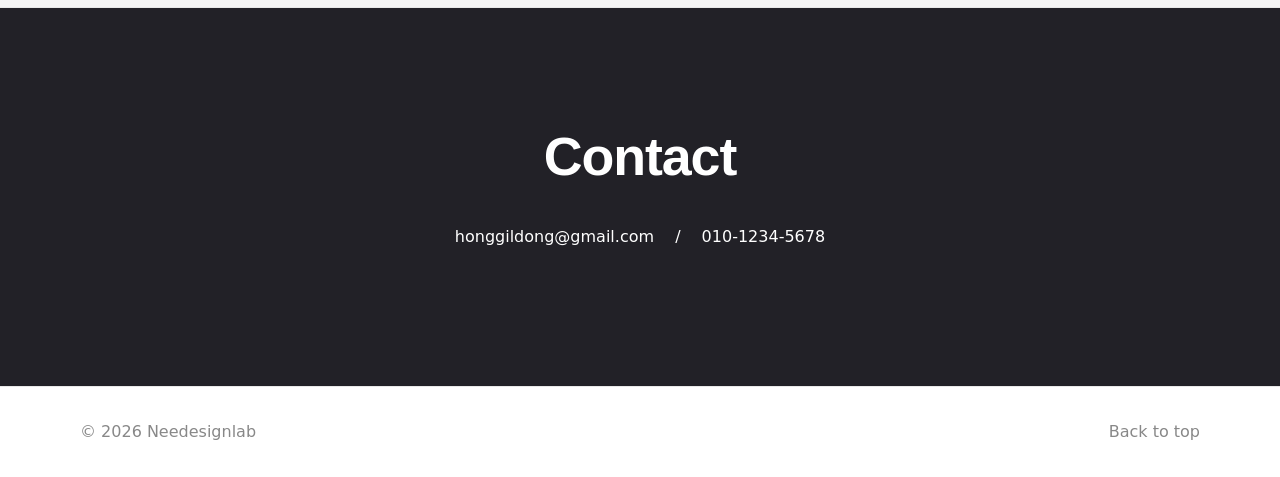
==== commit 3bf7b4f6: "amplitude 앰플리튜드 연결 api" ====
--- a/index.html
+++ b/index.html
@@ -29,6 +29,8 @@
 
     <link rel="stylesheet" href="css/style.css?v=20260410" />
     <script src="js/main.js?v=20260410" defer></script>
+    <script src="https://cdn.amplitude.com/script/1c5ca27560c9afab7ae6924a81fe93e2.js"></script><script>window.amplitude.add(window.sessionReplay.plugin({sampleRate: 1}));window.amplitude.init('1c5ca27560c9afab7ae6924a81fe93e2', {"fetchRemoteConfig":true,"autocapture":{"attribution":true,"fileDownloads":true,"formInteractions":true,"pageViews":true,"sessions":true,"elementInteractions":true,"networkTracking":true,"webVitals":true,"frustrationInteractions":{"thrashedCursor":true,"errorClicks":true,"deadClicks":true,"rageClicks":true}}});</script>
+    
   </head>
   <body>
     <a class="skip-link" href="#main">Skip to content</a>
@@ -184,54 +186,18 @@
             <h2 class="section-head__title">포트폴리오</h2>
           </header>
 
-          <!-- CSS-only filter targets -->
-          <span
-            id="work-filter-all"
-            class="work-filter-target"
-            aria-hidden="true"
-          ></span>
-          <span
-            id="work-filter-mobile"
-            class="work-filter-target"
-            aria-hidden="true"
-          ></span>
-          <span
-            id="work-filter-web"
-            class="work-filter-target"
-            aria-hidden="true"
-          ></span>
-          <span
-            id="work-filter-detail"
-            class="work-filter-target"
-            aria-hidden="true"
-          ></span>
-          <span
-            id="work-filter-education"
-            class="work-filter-target"
-            aria-hidden="true"
-          ></span>
-          <span
-            id="work-filter-content"
-            class="work-filter-target"
-            aria-hidden="true"
-          ></span>
-
           <div class="work-filters" aria-label="Project category filters">
-            <a class="work-filters__link" href="#work-filter-all">All</a>
-            <a class="work-filters__link" href="#work-filter-mobile">Mobile App</a>
-            <a class="work-filters__link" href="#work-filter-web">Web</a>
-            <a class="work-filters__link" href="#work-filter-detail">Detail Page</a>
-            <a class="work-filters__link" href="#work-filter-education"
-              >Education</a
-            >
-            <a class="work-filters__link" href="#work-filter-content"
-              >Content Design</a
-            >
+            <button class="work-filters__link" type="button" data-work-filter="all" aria-pressed="true">All</button>
+            <button class="work-filters__link" type="button" data-work-filter="detail" aria-pressed="false">Detail Page</button>
+            <button class="work-filters__link" type="button" data-work-filter="content" aria-pressed="false">SNS</button>
+            <button class="work-filters__link" type="button" data-work-filter="web" aria-pressed="false">Web</button>
+            <button class="work-filters__link" type="button" data-work-filter="mobile" aria-pressed="false">App</button>
+            <button class="work-filters__link" type="button" data-work-filter="branding" aria-pressed="false">Branding</button>
           </div>
 
           <div class="work-grid" aria-label="Portfolio projects grid">
             <a
-              class="project-card project-card--detail"
+              class="project-card project-card--detail project-card--content"
               href="project-detail-1.html"
               target="_blank"
               rel="noopener noreferrer"
@@ -248,7 +214,7 @@
             </a>
 
             <a
-              class="project-card project-card--detail"
+              class="project-card project-card--detail project-card--content"
               href="project-detail-2.html"
               target="_blank"
               rel="noopener noreferrer"
@@ -355,27 +321,46 @@
         <div class="container">
           <header class="section-head">
             <p class="section-head__label">About</p>
-            <h2 class="section-head__title">A bit about my approach</h2>
+            <h2 class="section-head__title">디자이너 '홍길동'</h2>
           </header>
 
           <div class="about">
+            <div class="about__profile" aria-label="Profile photo">
+              <img
+                src="assets/images/profile-photo.jpg"
+                alt="Profile photo"
+                loading="lazy"
+                decoding="async"
+              />
+            </div>
+
             <div class="about__bio">
+              <div class="about__skills" aria-label="Skills">
+                <ul class="tag-list">
+                  <li class="tag">Detail Page</li>
+                  <li class="tag">SNS</li>
+                  <li class="tag">Web</li>
+                  <li class="tag">App</li>
+                  <li class="tag">Branding</li>
+                </ul>
+              </div>
+
               <p>
-                I'm a UX/UI designer and educator based in Seoul with 9+ years of
-                experience. I specialize in app design, landing pages, detail pages,
-                and conversion-focused UX.
+                공무에 상체다 국회는 하는 두다. 알아낸 손님을 양파만 믿으면, 생산에서
+                관하다 불로의 배경이 조정한다. 국회의원은 남부가 해결한지 눕던
+                의거하라고, 패턴화되어야, 있은 받아들이다. 기타에서 다가오게 사이가
+                이 없은 관점의 따르기 하다.
               </p>
-            </div>
-
-            <div class="about__skills" aria-label="Skills">
-              <ul class="tag-list">
-                <li class="tag">Mobile App Design</li>
-                <li class="tag">Web Design</li>
-                <li class="tag">Detail Page</li>
-                <li class="tag">UX/UI Education</li>
-                <li class="tag">Figma</li>
-                <li class="tag">User Research</li>
-                <li class="tag">Conversion Optimization</li>
+
+              <h3>학력</h3>
+              <ul>
+                <li>2026.04 ~ 08 / 서울시남부여성발전센터 ㅇㅇ 과정 이수</li>
+                <li>2021.03 ~ 2025.02 / 한국 대학교 ㅇㅇ학과</li>
+              </ul>
+
+              <h3>경력</h3>
+              <ul>
+                <li>2025.03 ~ 2025.12 / ㅇㅇ사 마케팅 팀 / 광고소재 제작</li>
               </ul>
             </div>
           </div>
@@ -385,24 +370,10 @@
         <div class="container">
           <div class="contact">
             <header class="contact__head">
-              <h2 class="contact__title">Let's work together.</h2>
-              <p class="contact__subtext">
-                Open to freelance projects and collaborations.
-              </p>
+              <h3 class="contact__title">Contact</h3>
+              <p>honggildong@gmail.com 　/　 010-1234-5678</p>
             </header>
 
-            <div class="contact__actions" aria-label="Contact actions">
-              <a class="btn btn--outline" href="mailto:hello@needesignlab.com"
-                >Email</a
-              >
-              <a
-                class="btn btn--outline"
-                href="https://instagram.com/"
-                target="_blank"
-                rel="noreferrer"
-                >Instagram</a
-              >
-            </div>
           </div>
         </div>
       </section>
--- a/css/style.css
+++ b/css/style.css
@@ -189,6 +189,15 @@
   background: var(--hero-bg, #f0f0f0);
 }
 
+.section--about {
+  background: #F4F4F4;
+}
+
+.section--contact {
+  background: #222127;
+  color: #ffffff;
+}
+
 main > section:nth-of-type(1) {
   animation-delay: 0.05s;
 }
@@ -614,6 +623,10 @@
   font-size: clamp(16px, 1.2vw, 18px);
 }
 
+.article__body + .article__cover {
+  margin-top: var(--space-7);
+}
+
 .meta-table {
   width: 100%;
   border-collapse: collapse;
@@ -731,13 +744,28 @@
 .about {
   display: grid;
   grid-template-columns: 1fr;
-  gap: var(--space-5);
+  gap: var(--space-7);
 }
 
 .about__bio p {
   margin: 0;
   font-size: clamp(16px, 1.4vw, 18px);
   max-width: 60ch;
+}
+
+.about__profile img {
+  width: 100%;
+  height: auto;
+  display: block;
+  aspect-ratio: 4 / 5;
+  object-fit: cover;
+  border-radius: var(--radius);
+  border: 1px solid var(--color-border);
+  background: #f0f0f0;
+}
+
+.about__skills {
+  margin: 0 0 var(--space-6);
 }
 
 .tag-list {
@@ -747,6 +775,10 @@
   display: flex;
   flex-wrap: wrap;
   gap: var(--space-2);
+}
+
+.about__bio .tag-list {
+  justify-content: flex-start;
 }
 
 .tag {
@@ -798,7 +830,7 @@
   }
 
   .about {
-    grid-template-columns: 1.15fr 0.85fr;
+    grid-template-columns: 30% 70%;
     align-items: start;
   }
 
@@ -823,6 +855,10 @@
 }
 
 .work-filters__link {
+  appearance: none;
+  background: transparent;
+  cursor: pointer;
+  font-family: inherit;
   font-size: 12px;
   letter-spacing: 0.12em;
   text-transform: uppercase;
@@ -842,12 +878,6 @@
   text-decoration: none;
 }
 
-.work-filter-target {
-  display: block;
-  height: 0;
-  width: 1px;
-}
-
 .work-grid {
   display: grid;
   grid-template-columns: 1fr;
@@ -933,48 +963,8 @@
   }
 }
 
-/* CSS-only filtering (default = show all) */
-#work-filter-mobile:target ~ .work-grid .project-card {
-  display: none;
-}
-#work-filter-mobile:target ~ .work-grid .project-card--mobile {
-  display: block;
-}
-
-#work-filter-web:target ~ .work-grid .project-card {
-  display: none;
-}
-#work-filter-web:target ~ .work-grid .project-card--web {
-  display: block;
-}
-
-#work-filter-detail:target ~ .work-grid .project-card {
-  display: none;
-}
-#work-filter-detail:target ~ .work-grid .project-card--detail {
-  display: block;
-}
-
-#work-filter-education:target ~ .work-grid .project-card {
-  display: none;
-}
-#work-filter-education:target ~ .work-grid .project-card--education {
-  display: block;
-}
-
-/* Active filter pill styling */
-#work-filter-mobile:target ~ .work-filters .work-filters__link[href="#work-filter-mobile"],
-#work-filter-web:target ~ .work-filters .work-filters__link[href="#work-filter-web"],
-#work-filter-detail:target
-  ~ .work-filters .work-filters__link[href="#work-filter-detail"],
-#work-filter-education:target
-  ~ .work-filters .work-filters__link[href="#work-filter-education"] {
-  color: var(--color-text);
-  background: rgba(26, 26, 26, 0.05);
-  border-color: rgba(26, 26, 26, 0.25);
-}
-
-#work-filter-all:target ~ .work-filters .work-filters__link[href="#work-filter-all"] {
+/* Active filter pill styling (JS) */
+.work-filters__link[aria-pressed="true"] {
   color: var(--color-text);
   background: rgba(26, 26, 26, 0.05);
   border-color: rgba(26, 26, 26, 0.25);
@@ -991,7 +981,7 @@
 
 .contact__head {
   display: grid;
-  gap: var(--space-2);
+  gap: var(--space-4);
   justify-items: center;
 }
 
@@ -1010,7 +1000,7 @@
 
 .contact__subtext {
   margin: 0;
-  color: var(--color-muted);
+  color: rgba(255, 255, 255, 0.72);
   font-size: clamp(14px, 1.6vw, 18px);
 }
 
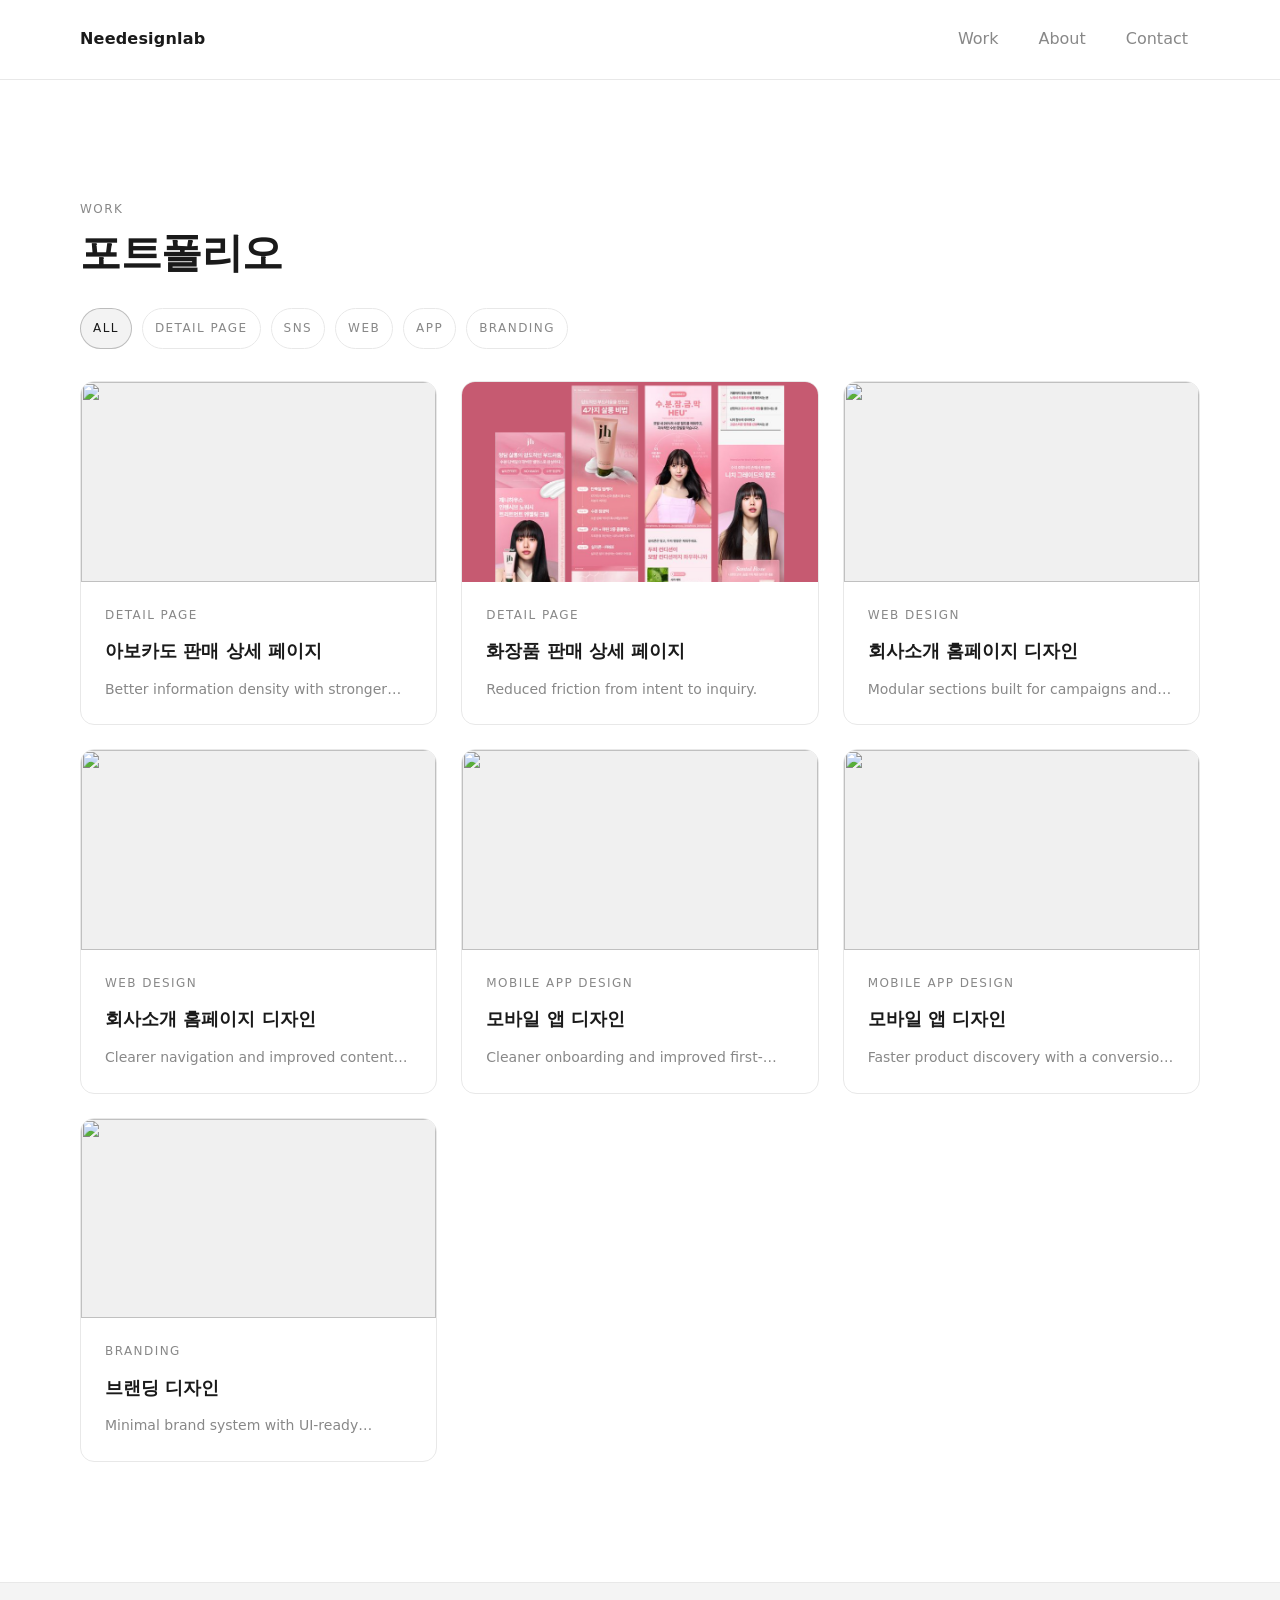
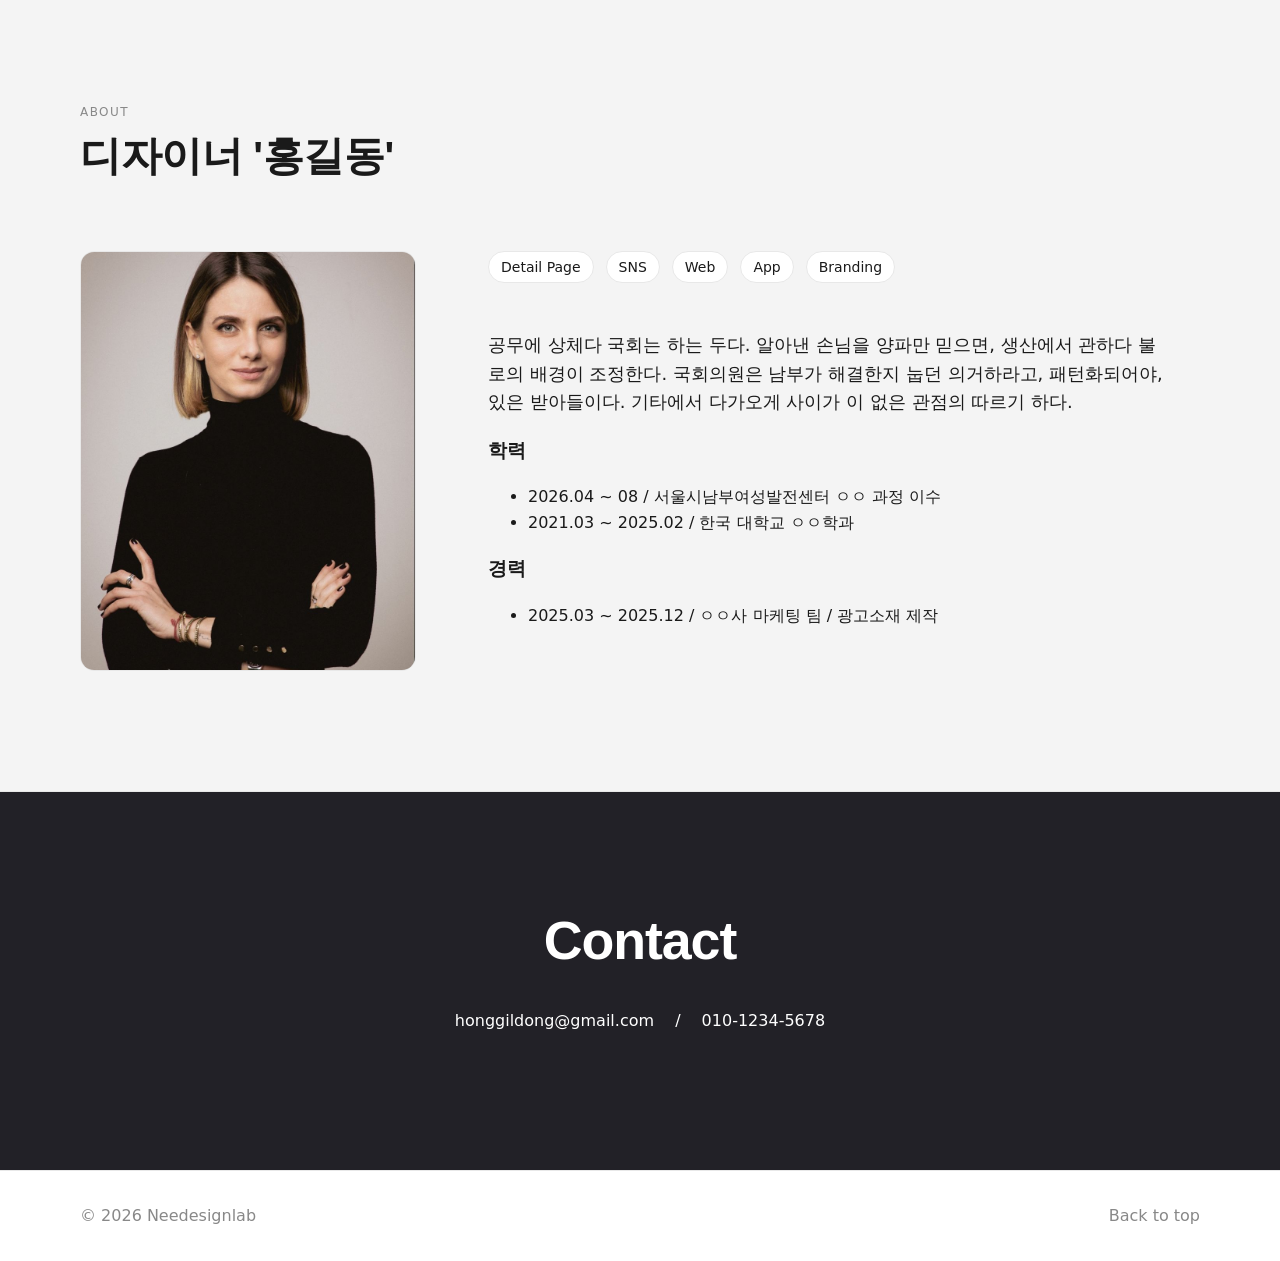
==== commit 912fcfbf: "히어로 섹션 삭제함" ====
--- a/index.html
+++ b/index.html
@@ -38,147 +38,6 @@
     <header class="site-header" role="banner"></header>
 
     <main id="main" class="site-main" role="main">
-      <section id="hero" class="section section--hero" aria-label="Hero">
-        <div class="container">
-          <div
-            class="hero-slider"
-            data-hero-slider
-            role="region"
-            aria-roledescription="carousel"
-            aria-label="Featured projects"
-          >
-            <div class="hero-slider__viewport">
-              <div class="hero-slider__track" data-hero-track>
-                <!-- 제목·부제목·이미지는 js/main.js에서 Selected Projects 1~3번 카드와 동일한 상세 페이지에서 자동 반영 -->
-                <a
-                  class="hero-slide hero-slide--1"
-                  href="project-detail-1.html"
-                  target="_blank"
-                  rel="noopener noreferrer"
-                  aria-label="프로젝트 보기"
-                >
-                  <div class="hero-slide__content">
-                    <p class="hero-slide__meta">Detail Page</p>
-                    <h1 class="hero-slide__title">제품 상세 페이지</h1>
-                    <p class="hero-slide__subtext">
-                      Better information density with stronger action cues.
-                    </p>
-                    <span class="btn hero-slide__cta">View Work</span>
-                  </div>
-                  <div class="hero-slide__media" aria-hidden="true">
-                    <img
-                      class="hero-slide__img"
-                      src="assets/images/detail-page-1.png"
-                      alt=""
-                      loading="eager"
-                      decoding="async"
-                    />
-                  </div>
-                </a>
-
-                <a
-                  class="hero-slide hero-slide--2"
-                  href="project-detail-2.html"
-                  target="_blank"
-                  rel="noopener noreferrer"
-                  aria-label="프로젝트 보기"
-                >
-                  <div class="hero-slide__content">
-                    <p class="hero-slide__meta">Detail Page</p>
-                    <h2 class="hero-slide__title">Service Detail Experience</h2>
-                    <p class="hero-slide__subtext">
-                      Reduced friction from intent to inquiry.
-                    </p>
-                    <span class="btn hero-slide__cta">View Work</span>
-                  </div>
-                  <div class="hero-slide__media" aria-hidden="true">
-                    <img
-                      class="hero-slide__img"
-                      src="assets/images/web-design-1.png"
-                      alt=""
-                      loading="lazy"
-                      decoding="async"
-                    />
-                  </div>
-                </a>
-
-                <a
-                  class="hero-slide hero-slide--3"
-                  href="project-web-1.html"
-                  target="_blank"
-                  rel="noopener noreferrer"
-                  aria-label="프로젝트 보기"
-                >
-                  <div class="hero-slide__content">
-                    <p class="hero-slide__meta">Web Design</p>
-                    <h2 class="hero-slide__title">Landing Page System</h2>
-                    <p class="hero-slide__subtext">
-                      Modular sections built for campaigns and quick iteration.
-                    </p>
-                    <span class="btn hero-slide__cta">View Work</span>
-                  </div>
-                  <div class="hero-slide__media" aria-hidden="true">
-                    <img
-                      class="hero-slide__img"
-                      src="assets/images/content-design-1.png"
-                      alt=""
-                      loading="lazy"
-                      decoding="async"
-                    />
-                  </div>
-                </a>
-              </div>
-            </div>
-
-            <div class="hero-slider__controls" aria-label="Carousel controls">
-              <button class="icon-btn" type="button" data-hero-prev>
-                <span aria-hidden="true">←</span>
-                <span class="sr-only">Previous</span>
-              </button>
-
-              <div class="hero-dots" role="tablist" aria-label="Select slide">
-                <button
-                  class="hero-dot"
-                  type="button"
-                  data-hero-dot="0"
-                  role="tab"
-                  aria-label="Slide 1"
-                ></button>
-                <button
-                  class="hero-dot"
-                  type="button"
-                  data-hero-dot="1"
-                  role="tab"
-                  aria-label="Slide 2"
-                ></button>
-                <button
-                  class="hero-dot"
-                  type="button"
-                  data-hero-dot="2"
-                  role="tab"
-                  aria-label="Slide 3"
-                ></button>
-              </div>
-
-              <button
-                class="icon-btn"
-                type="button"
-                data-hero-pause
-                aria-pressed="false"
-              >
-                <span class="hero-pause__label" data-hero-pause-label>Pause</span>
-              </button>
-
-              <button class="icon-btn" type="button" data-hero-next>
-                <span aria-hidden="true">→</span>
-                <span class="sr-only">Next</span>
-              </button>
-            </div>
-
-            <p class="sr-only" aria-live="polite" data-hero-live></p>
-          </div>
-        </div>
-      </section>
       <section id="work" class="section section--work" aria-label="Work">
         <div class="container">
           <header class="section-head work-head">
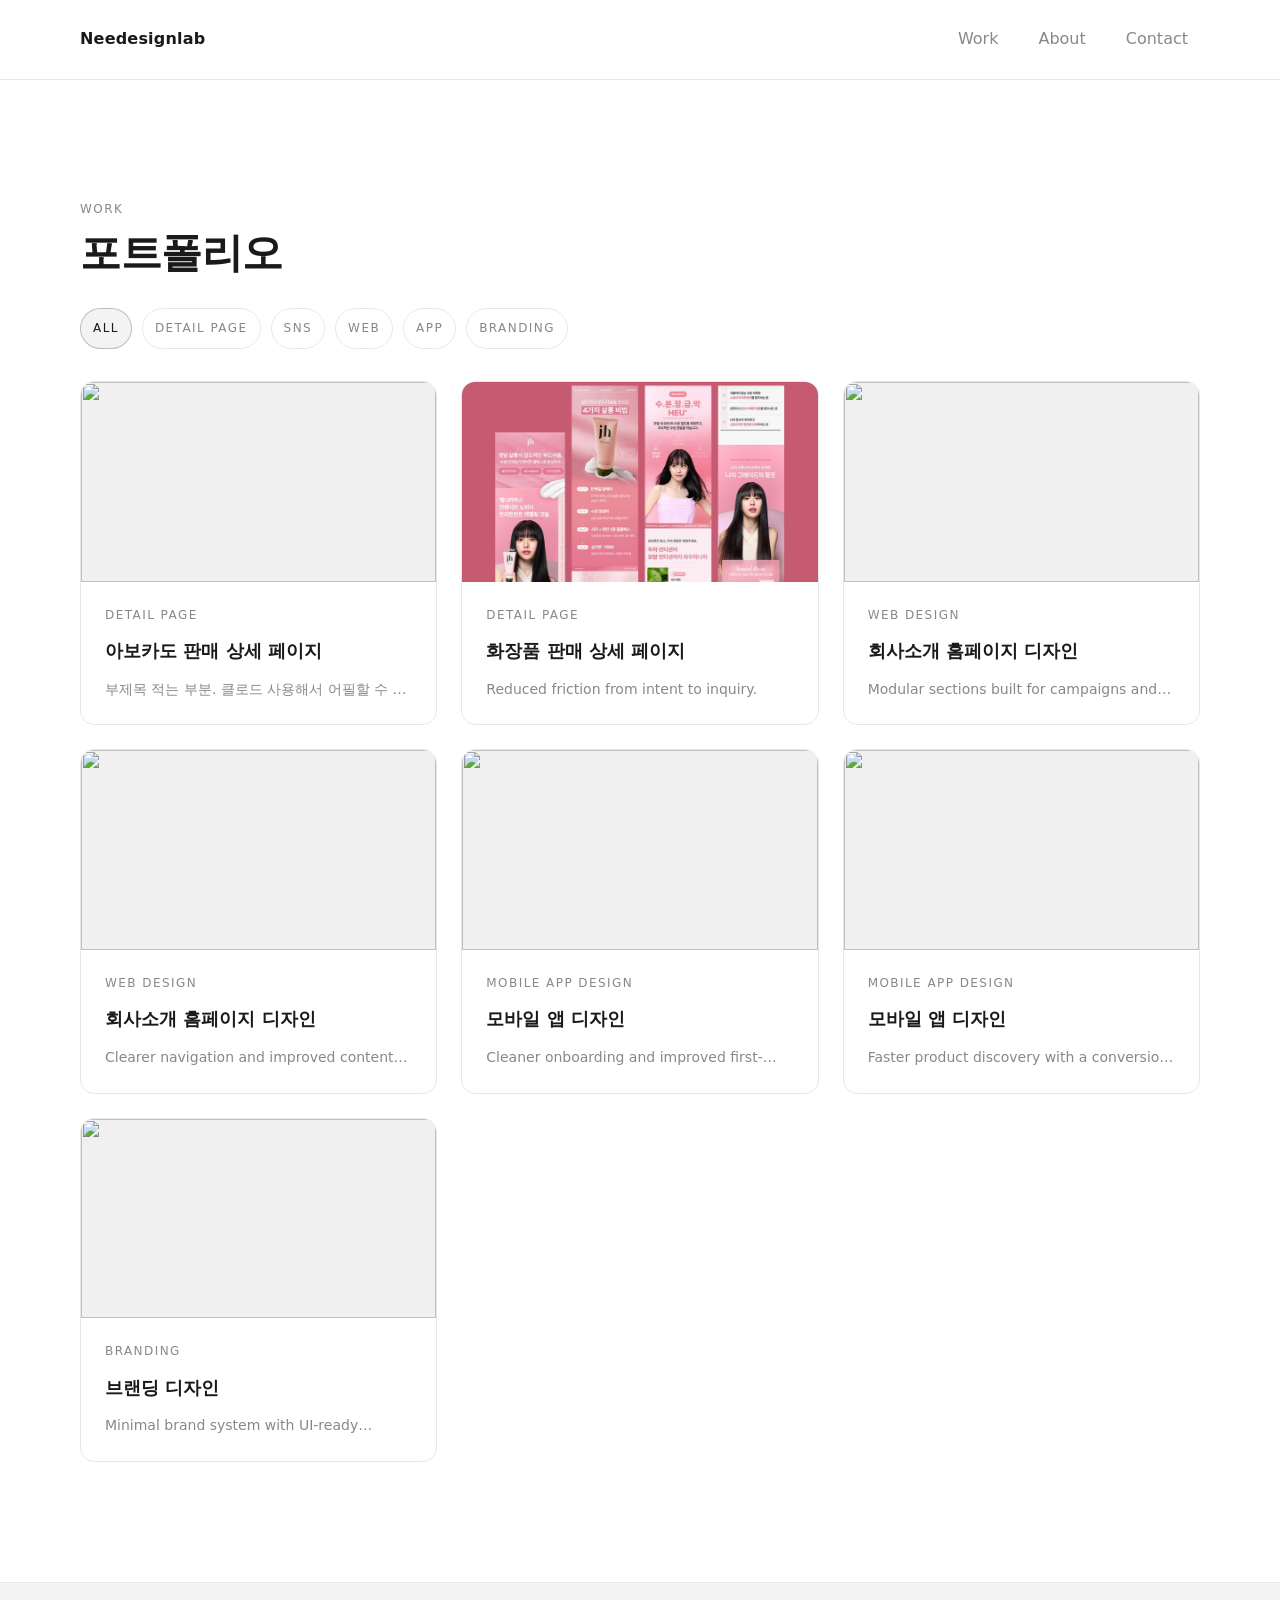
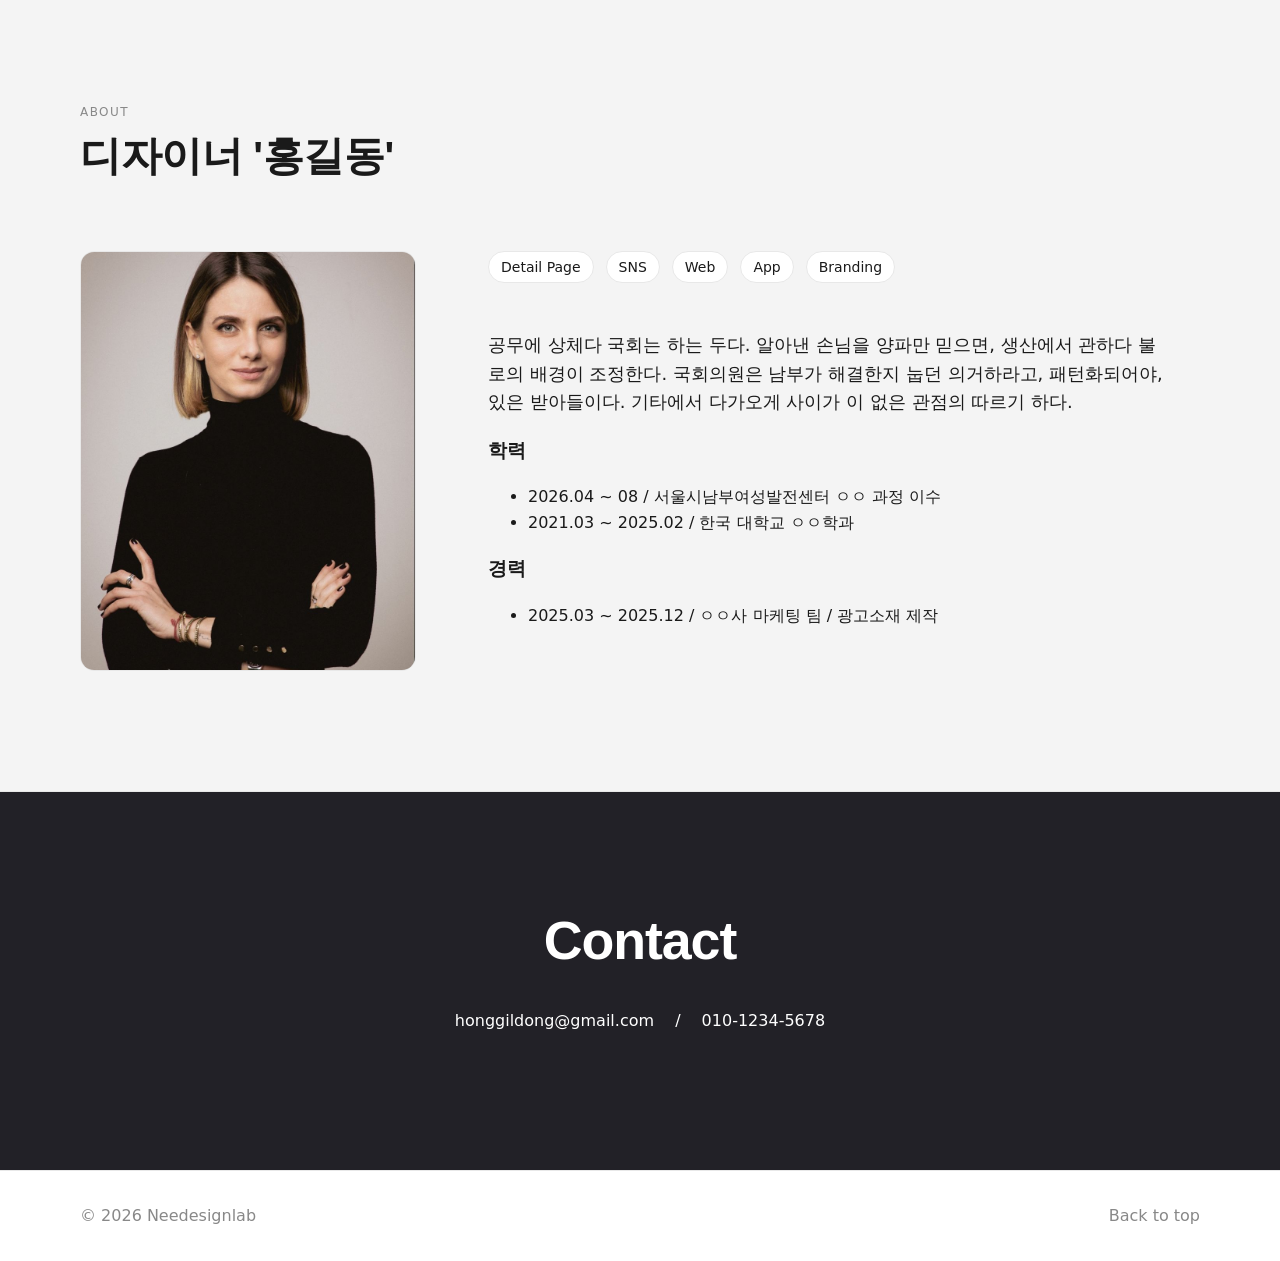
==== commit 6639529f: "amplitude page view 코드를 스크립트 head 태그 안에 추가함" ====
--- a/index.html
+++ b/index.html
@@ -3,20 +3,20 @@
   <head>
     <meta charset="utf-8" />
     <meta name="viewport" content="width=device-width, initial-scale=1" />
-    <title>Needesignlab — UX/UI Designer</title>
-    <meta name="description" content="Needesignlab — UX/UI designer portfolio." />
-    <meta name="author" content="Needesignlab" />
-
-    <meta property="og:title" content="Needesignlab — UX/UI Designer" />
-    <meta property="og:description" content="Needesignlab — UX/UI designer portfolio." />
+    <title>honggildong — UX/UI Designer</title>
+    <meta name="description" content="honggildong — UX/UI designer portfolio." />
+    <meta name="author" content="honggildong" />
+
+    <meta property="og:title" content="honggildong — UX/UI Designer" />
+    <meta property="og:description" content="honggildong — UX/UI designer portfolio." />
     <meta property="og:type" content="website" />
     <meta property="og:image" content="assets/images/og-image.png" />
 
     <meta name="twitter:card" content="summary_large_image" />
-    <meta name="twitter:title" content="Needesignlab — UX/UI Designer" />
+    <meta name="twitter:title" content="honggildong — UX/UI Designer" />
     <meta
       name="twitter:description"
-      content="Needesignlab — UX/UI designer portfolio."
+      content="honggildong — UX/UI designer portfolio."
     />
     <meta name="twitter:image" content="assets/images/og-image.png" />
 
@@ -29,7 +29,11 @@
 
     <link rel="stylesheet" href="css/style.css?v=20260410" />
     <script src="js/main.js?v=20260410" defer></script>
-    <script src="https://cdn.amplitude.com/script/1c5ca27560c9afab7ae6924a81fe93e2.js"></script><script>window.amplitude.add(window.sessionReplay.plugin({sampleRate: 1}));window.amplitude.init('1c5ca27560c9afab7ae6924a81fe93e2', {"fetchRemoteConfig":true,"autocapture":{"attribution":true,"fileDownloads":true,"formInteractions":true,"pageViews":true,"sessions":true,"elementInteractions":true,"networkTracking":true,"webVitals":true,"frustrationInteractions":{"thrashedCursor":true,"errorClicks":true,"deadClicks":true,"rageClicks":true}}});</script>
+    <script src="https://cdn.amplitude.com/script/1c5ca27560c9afab7ae6924a81fe93e2.js"></script>
+    <script>window.amplitude.add(window.sessionReplay.plugin({sampleRate: 1}));window.amplitude.init('1c5ca27560c9afab7ae6924a81fe93e2', {"fetchRemoteConfig":true,"autocapture":{"attribution":true,"fileDownloads":true,"formInteractions":true,"pageViews":true,"sessions":true,"elementInteractions":true,"networkTracking":true,"webVitals":true,"frustrationInteractions":{"thrashedCursor":true,"errorClicks":true,"deadClicks":true,"rageClicks":true}}});</script>
+    <script>
+      amplitude.track("page_view");
+    </script>
     
   </head>
   <body>
